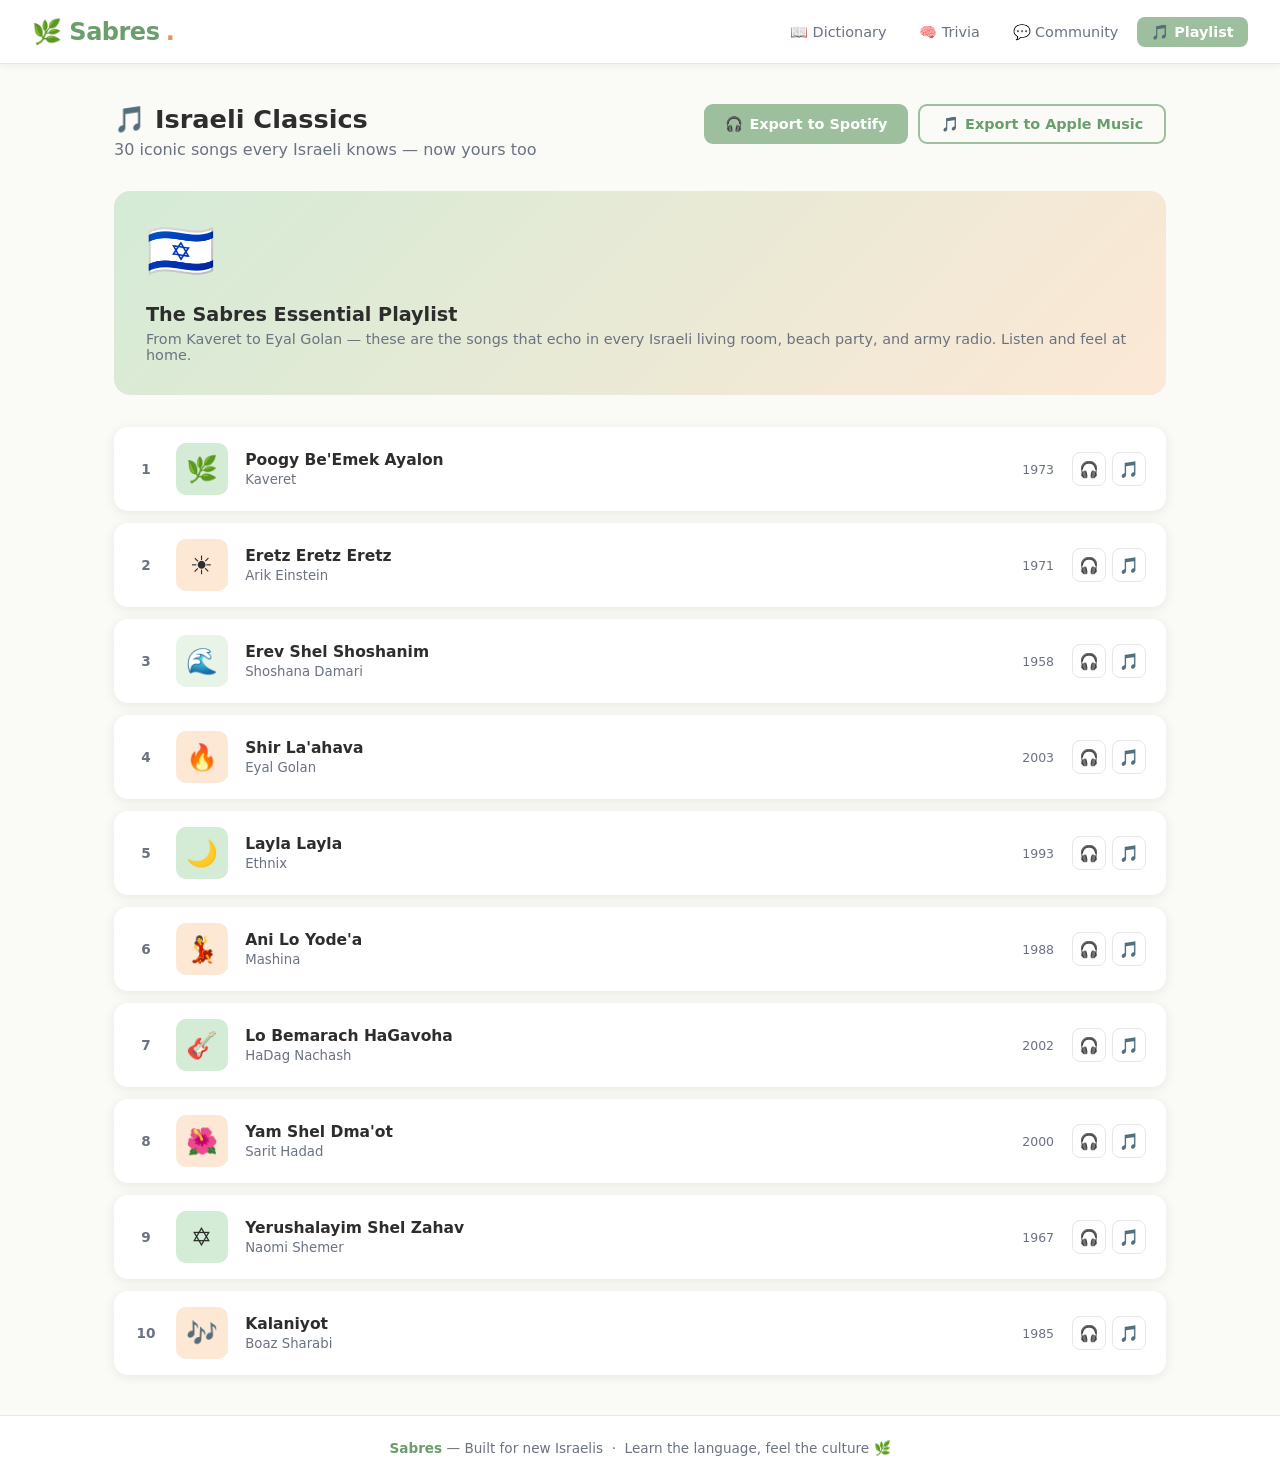
==== playlist.html @ 239ed811 "Initial commit: Sabres MVP — 5-screen Hebrew slang & culture prototype" ====
<!DOCTYPE html>
<html lang="en">
<head>
  <meta charset="UTF-8" />
  <meta name="viewport" content="width=device-width, initial-scale=1.0" />
  <title>Israeli Classics Playlist — Sabres</title>
  <link rel="stylesheet" href="style.css" />
  <style>
    .playlist-header {
      display: flex;
      align-items: flex-start;
      justify-content: space-between;
      flex-wrap: wrap;
      gap: 1rem;
      margin-bottom: 2rem;
    }
    .export-btns { display: flex; gap: .6rem; flex-wrap: wrap; }

    .song-card {
      display: flex;
      align-items: center;
      gap: 1.1rem;
      padding: 1rem 1.25rem;
    }
    .song-num {
      font-size: .85rem;
      font-weight: 700;
      color: var(--text-muted);
      min-width: 1.5rem;
      text-align: center;
    }
    .song-art {
      width: 52px;
      height: 52px;
      border-radius: 10px;
      display: flex;
      align-items: center;
      justify-content: center;
      font-size: 1.6rem;
      flex-shrink: 0;
    }
    .song-info { flex: 1; min-width: 0; }
    .song-title {
      font-weight: 700;
      font-size: .97rem;
      white-space: nowrap;
      overflow: hidden;
      text-overflow: ellipsis;
    }
    .song-artist {
      font-size: .83rem;
      color: var(--text-muted);
      margin-top: .15rem;
    }
    .song-year {
      font-size: .78rem;
      color: var(--text-muted);
      white-space: nowrap;
    }
    .song-links { display: flex; gap: .4rem; }
    .song-link-btn {
      width: 34px; height: 34px;
      border-radius: 8px;
      border: 1.5px solid var(--border);
      background: none;
      display: flex; align-items: center; justify-content: center;
      font-size: 1rem;
      color: var(--text-muted);
      transition: all .15s;
      text-decoration: none;
    }
    .song-link-btn:hover { border-color: var(--green); color: var(--green-dark); background: var(--green-light); }

    .song-list { display: flex; flex-direction: column; gap: .75rem; }

    .playlist-banner {
      background: linear-gradient(135deg, var(--green-light), #fde8d6);
      border-radius: 16px;
      padding: 2rem;
      margin-bottom: 2rem;
      display: flex;
      align-items: center;
      gap: 1.5rem;
      flex-wrap: wrap;
    }
    .banner-emoji { font-size: 3.5rem; line-height: 1; }
    .banner-text h2 { font-size: 1.2rem; font-weight: 800; margin-bottom: .3rem; }
    .banner-text p { font-size: .9rem; color: var(--text-muted); }
  </style>
</head>
<body>

<nav class="nav" role="navigation" aria-label="Main navigation">
  <a href="index.html" class="nav-logo">🌿 Sabres<span>.</span></a>
  <button class="nav-hamburger" aria-label="Open menu">☰</button>
  <ul class="nav-links" role="list">
    <li><a href="dictionary.html">📖 Dictionary</a></li>
    <li><a href="trivia.html">🧠 Trivia</a></li>
    <li><a href="community.html">💬 Community</a></li>
    <li><a href="playlist.html" class="active">🎵 Playlist</a></li>
  </ul>
</nav>

<main class="page">
  <div class="playlist-header">
    <div>
      <h1 class="section-title">🎵 Israeli Classics</h1>
      <p class="section-subtitle" style="margin-bottom:0">30 iconic songs every Israeli knows — now yours too</p>
    </div>
    <div class="export-btns">
      <button class="btn btn-green" onclick="exportPlaylist('spotify')">
        <span>🎧</span> Export to Spotify
      </button>
      <button class="btn btn-outline" onclick="exportPlaylist('apple')">
        <span>🎵</span> Export to Apple Music
      </button>
    </div>
  </div>

  <div class="playlist-banner">
    <div class="banner-emoji">🇮🇱</div>
    <div class="banner-text">
      <h2>The Sabres Essential Playlist</h2>
      <p>From Kaveret to Eyal Golan — these are the songs that echo in every Israeli living room, beach party, and army radio. Listen and feel at home.</p>
    </div>
  </div>

  <div class="song-list" role="list">

    <article class="card song-card" role="listitem">
      <span class="song-num">1</span>
      <div class="song-art" style="background:#d4ebd5">🌿</div>
      <div class="song-info">
        <div class="song-title">Poogy Be'Emek Ayalon</div>
        <div class="song-artist">Kaveret</div>
      </div>
      <span class="song-year">1973</span>
      <div class="song-links">
        <a href="https://open.spotify.com/search/Kaveret%20Poogy%20Be%27Emek%20Ayalon" target="_blank" rel="noopener" class="song-link-btn" aria-label="Listen on Spotify" title="Spotify">🎧</a>
        <a href="https://music.apple.com/search?term=Kaveret+Poogy" target="_blank" rel="noopener" class="song-link-btn" aria-label="Listen on Apple Music" title="Apple Music">🎵</a>
      </div>
    </article>

    <article class="card song-card" role="listitem">
      <span class="song-num">2</span>
      <div class="song-art" style="background:#fde8d6">☀️</div>
      <div class="song-info">
        <div class="song-title">Eretz Eretz Eretz</div>
        <div class="song-artist">Arik Einstein</div>
      </div>
      <span class="song-year">1971</span>
      <div class="song-links">
        <a href="https://open.spotify.com/search/Arik%20Einstein%20Eretz" target="_blank" rel="noopener" class="song-link-btn" aria-label="Listen on Spotify">🎧</a>
        <a href="https://music.apple.com/search?term=Arik+Einstein+Eretz" target="_blank" rel="noopener" class="song-link-btn" aria-label="Listen on Apple Music">🎵</a>
      </div>
    </article>

    <article class="card song-card" role="listitem">
      <span class="song-num">3</span>
      <div class="song-art" style="background:#e8f4e8">🌊</div>
      <div class="song-info">
        <div class="song-title">Erev Shel Shoshanim</div>
        <div class="song-artist">Shoshana Damari</div>
      </div>
      <span class="song-year">1958</span>
      <div class="song-links">
        <a href="https://open.spotify.com/search/Erev%20Shel%20Shoshanim" target="_blank" rel="noopener" class="song-link-btn" aria-label="Listen on Spotify">🎧</a>
        <a href="https://music.apple.com/search?term=Erev+Shel+Shoshanim" target="_blank" rel="noopener" class="song-link-btn" aria-label="Listen on Apple Music">🎵</a>
      </div>
    </article>

    <article class="card song-card" role="listitem">
      <span class="song-num">4</span>
      <div class="song-art" style="background:#fde8d6">🔥</div>
      <div class="song-info">
        <div class="song-title">Shir La'ahava</div>
        <div class="song-artist">Eyal Golan</div>
      </div>
      <span class="song-year">2003</span>
      <div class="song-links">
        <a href="https://open.spotify.com/search/Eyal%20Golan%20Shir%20La%27ahava" target="_blank" rel="noopener" class="song-link-btn" aria-label="Listen on Spotify">🎧</a>
        <a href="https://music.apple.com/search?term=Eyal+Golan+Shir+Laahava" target="_blank" rel="noopener" class="song-link-btn" aria-label="Listen on Apple Music">🎵</a>
      </div>
    </article>

    <article class="card song-card" role="listitem">
      <span class="song-num">5</span>
      <div class="song-art" style="background:#d4ebd5">🌙</div>
      <div class="song-info">
        <div class="song-title">Layla Layla</div>
        <div class="song-artist">Ethnix</div>
      </div>
      <span class="song-year">1993</span>
      <div class="song-links">
        <a href="https://open.spotify.com/search/Ethnix%20Layla" target="_blank" rel="noopener" class="song-link-btn" aria-label="Listen on Spotify">🎧</a>
        <a href="https://music.apple.com/search?term=Ethnix+Layla" target="_blank" rel="noopener" class="song-link-btn" aria-label="Listen on Apple Music">🎵</a>
      </div>
    </article>

    <article class="card song-card" role="listitem">
      <span class="song-num">6</span>
      <div class="song-art" style="background:#fde8d6">💃</div>
      <div class="song-info">
        <div class="song-title">Ani Lo Yode'a</div>
        <div class="song-artist">Mashina</div>
      </div>
      <span class="song-year">1988</span>
      <div class="song-links">
        <a href="https://open.spotify.com/search/Mashina%20Israeli" target="_blank" rel="noopener" class="song-link-btn" aria-label="Listen on Spotify">🎧</a>
        <a href="https://music.apple.com/search?term=Mashina+Israeli" target="_blank" rel="noopener" class="song-link-btn" aria-label="Listen on Apple Music">🎵</a>
      </div>
    </article>

    <article class="card song-card" role="listitem">
      <span class="song-num">7</span>
      <div class="song-art" style="background:#d4ebd5">🎸</div>
      <div class="song-info">
        <div class="song-title">Lo Bemarach HaGavoha</div>
        <div class="song-artist">HaDag Nachash</div>
      </div>
      <span class="song-year">2002</span>
      <div class="song-links">
        <a href="https://open.spotify.com/search/HaDag%20Nachash" target="_blank" rel="noopener" class="song-link-btn" aria-label="Listen on Spotify">🎧</a>
        <a href="https://music.apple.com/search?term=HaDag+Nachash" target="_blank" rel="noopener" class="song-link-btn" aria-label="Listen on Apple Music">🎵</a>
      </div>
    </article>

    <article class="card song-card" role="listitem">
      <span class="song-num">8</span>
      <div class="song-art" style="background:#fde8d6">🌺</div>
      <div class="song-info">
        <div class="song-title">Yam Shel Dma'ot</div>
        <div class="song-artist">Sarit Hadad</div>
      </div>
      <span class="song-year">2000</span>
      <div class="song-links">
        <a href="https://open.spotify.com/search/Sarit%20Hadad" target="_blank" rel="noopener" class="song-link-btn" aria-label="Listen on Spotify">🎧</a>
        <a href="https://music.apple.com/search?term=Sarit+Hadad" target="_blank" rel="noopener" class="song-link-btn" aria-label="Listen on Apple Music">🎵</a>
      </div>
    </article>

    <article class="card song-card" role="listitem">
      <span class="song-num">9</span>
      <div class="song-art" style="background:#d4ebd5">✡️</div>
      <div class="song-info">
        <div class="song-title">Yerushalayim Shel Zahav</div>
        <div class="song-artist">Naomi Shemer</div>
      </div>
      <span class="song-year">1967</span>
      <div class="song-links">
        <a href="https://open.spotify.com/search/Yerushalayim%20Shel%20Zahav" target="_blank" rel="noopener" class="song-link-btn" aria-label="Listen on Spotify">🎧</a>
        <a href="https://music.apple.com/search?term=Yerushalayim+Shel+Zahav" target="_blank" rel="noopener" class="song-link-btn" aria-label="Listen on Apple Music">🎵</a>
      </div>
    </article>

    <article class="card song-card" role="listitem">
      <span class="song-num">10</span>
      <div class="song-art" style="background:#fde8d6">🎶</div>
      <div class="song-info">
        <div class="song-title">Kalaniyot</div>
        <div class="song-artist">Boaz Sharabi</div>
      </div>
      <span class="song-year">1985</span>
      <div class="song-links">
        <a href="https://open.spotify.com/search/Boaz%20Sharabi%20Kalaniyot" target="_blank" rel="noopener" class="song-link-btn" aria-label="Listen on Spotify">🎧</a>
        <a href="https://music.apple.com/search?term=Boaz+Sharabi" target="_blank" rel="noopener" class="song-link-btn" aria-label="Listen on Apple Music">🎵</a>
      </div>
    </article>

  </div>
</main>

<footer>
  <strong>Sabres</strong> — Built for new Israelis &nbsp;·&nbsp; Learn the language, feel the culture 🌿
</footer>

<div id="toast"></div>
<script src="app.js"></script>
</body>
</html>
---- style.css ----
/* ── Design Tokens ─────────────────────────────────────────── */
:root {
  --green:       #9DBF9E;
  --green-dark:  #6a9e6c;
  --green-light: #d4ebd5;
  --orange:      #F4B78E;
  --orange-dark: #e8935a;
  --bg:          #FAFAF7;
  --surface:     #FFFFFF;
  --text:        #2D2D2D;
  --text-muted:  #6b7280;
  --border:      #e5e7eb;
  --radius:      14px;
  --shadow:      0 2px 12px rgba(0,0,0,.08);
  --shadow-hover:0 6px 24px rgba(0,0,0,.14);
  --font:        'Segoe UI', system-ui, -apple-system, sans-serif;
}

/* ── Reset ─────────────────────────────────────────────────── */
*, *::before, *::after { box-sizing: border-box; margin: 0; padding: 0; }
html { scroll-behavior: smooth; }
body {
  font-family: var(--font);
  background: var(--bg);
  color: var(--text);
  min-height: 100vh;
  display: flex;
  flex-direction: column;
}
a { color: inherit; text-decoration: none; }
img { max-width: 100%; }
button { cursor: pointer; font-family: var(--font); }

/* ── Nav ───────────────────────────────────────────────────── */
.nav {
  position: sticky;
  top: 0;
  z-index: 100;
  background: var(--surface);
  border-bottom: 1px solid var(--border);
  padding: 0 2rem;
  height: 64px;
  display: flex;
  align-items: center;
  justify-content: space-between;
  box-shadow: 0 1px 8px rgba(0,0,0,.06);
}
.nav-logo {
  font-size: 1.5rem;
  font-weight: 800;
  letter-spacing: -.5px;
  color: var(--green-dark);
  display: flex;
  align-items: center;
  gap: .4rem;
}
.nav-logo span { color: var(--orange-dark); }
.nav-links {
  display: flex;
  gap: .25rem;
  list-style: none;
}
.nav-links a {
  padding: .45rem .9rem;
  border-radius: 8px;
  font-size: .9rem;
  font-weight: 500;
  color: var(--text-muted);
  transition: background .18s, color .18s;
}
.nav-links a:hover { background: var(--green-light); color: var(--green-dark); }
.nav-links a.active {
  background: var(--green);
  color: #fff;
  font-weight: 600;
}
.nav-hamburger {
  display: none;
  background: none;
  border: none;
  font-size: 1.5rem;
  color: var(--text);
}

/* ── Footer ────────────────────────────────────────────────── */
footer {
  margin-top: auto;
  background: var(--surface);
  border-top: 1px solid var(--border);
  text-align: center;
  padding: 1.5rem 1rem;
  color: var(--text-muted);
  font-size: .85rem;
}
footer strong { color: var(--green-dark); }

/* ── Page wrapper ──────────────────────────────────────────── */
.page { max-width: 1100px; margin: 0 auto; padding: 2.5rem 1.5rem; flex: 1; }

/* ── Shared card ───────────────────────────────────────────── */
.card {
  background: var(--surface);
  border-radius: var(--radius);
  box-shadow: var(--shadow);
  padding: 1.5rem;
  transition: transform .2s, box-shadow .2s;
}
.card:hover { transform: translateY(-3px); box-shadow: var(--shadow-hover); }

/* ── Button styles ─────────────────────────────────────────── */
.btn {
  display: inline-flex;
  align-items: center;
  gap: .4rem;
  padding: .6rem 1.3rem;
  border-radius: 9px;
  font-size: .9rem;
  font-weight: 600;
  border: none;
  transition: background .18s, transform .12s;
}
.btn:active { transform: scale(.97); }
.btn-green  { background: var(--green); color: #fff; }
.btn-green:hover  { background: var(--green-dark); }
.btn-orange { background: var(--orange); color: #fff; }
.btn-orange:hover { background: var(--orange-dark); }
.btn-outline {
  background: transparent;
  border: 2px solid var(--green);
  color: var(--green-dark);
}
.btn-outline:hover { background: var(--green-light); }

/* ── Tag / badge ───────────────────────────────────────────── */
.tag {
  display: inline-block;
  padding: .2rem .65rem;
  border-radius: 99px;
  font-size: .75rem;
  font-weight: 600;
  background: var(--green-light);
  color: var(--green-dark);
}
.tag-orange { background: #fde8d6; color: var(--orange-dark); }

/* ── Toast ─────────────────────────────────────────────────── */
#toast {
  position: fixed;
  bottom: 1.5rem;
  left: 50%;
  transform: translateX(-50%) translateY(80px);
  background: var(--text);
  color: #fff;
  padding: .75rem 1.5rem;
  border-radius: 9px;
  font-size: .9rem;
  font-weight: 500;
  z-index: 999;
  opacity: 0;
  transition: opacity .25s, transform .25s;
  pointer-events: none;
  white-space: nowrap;
}
#toast.show {
  opacity: 1;
  transform: translateX(-50%) translateY(0);
}

/* ── Modal ─────────────────────────────────────────────────── */
.modal-overlay {
  display: none;
  position: fixed; inset: 0;
  background: rgba(0,0,0,.4);
  z-index: 200;
  align-items: center;
  justify-content: center;
}
.modal-overlay.open { display: flex; }
.modal {
  background: var(--surface);
  border-radius: var(--radius);
  padding: 2rem;
  width: min(480px, 92vw);
  box-shadow: 0 16px 48px rgba(0,0,0,.18);
  position: relative;
}
.modal h2 { margin-bottom: 1rem; font-size: 1.2rem; }
.modal-close {
  position: absolute; top: 1rem; right: 1rem;
  background: none; border: none; font-size: 1.3rem; color: var(--text-muted);
}
.modal-close:hover { color: var(--text); }
.form-group { margin-bottom: 1rem; }
.form-group label { display: block; font-size: .85rem; font-weight: 600; margin-bottom: .35rem; }
.form-group input,
.form-group textarea,
.form-group select {
  width: 100%;
  padding: .6rem .85rem;
  border: 1.5px solid var(--border);
  border-radius: 8px;
  font-size: .95rem;
  font-family: var(--font);
  background: var(--bg);
  color: var(--text);
  transition: border-color .15s;
}
.form-group input:focus,
.form-group textarea:focus,
.form-group select:focus {
  outline: none;
  border-color: var(--green);
}
.form-group textarea { resize: vertical; min-height: 90px; }

/* ── Section heading ───────────────────────────────────────── */
.section-title {
  font-size: 1.6rem;
  font-weight: 800;
  margin-bottom: .4rem;
}
.section-subtitle {
  color: var(--text-muted);
  margin-bottom: 2rem;
  font-size: 1rem;
}

/* ── Grid ──────────────────────────────────────────────────── */
.grid-2 { display: grid; grid-template-columns: repeat(auto-fill, minmax(260px,1fr)); gap: 1.25rem; }
.grid-3 { display: grid; grid-template-columns: repeat(auto-fill, minmax(200px,1fr)); gap: 1.25rem; }

/* ── Search bar ────────────────────────────────────────────── */
.search-wrap {
  position: relative;
  margin-bottom: 2rem;
  max-width: 480px;
}
.search-wrap input {
  width: 100%;
  padding: .75rem 1rem .75rem 2.8rem;
  border: 1.5px solid var(--border);
  border-radius: 10px;
  font-size: 1rem;
  background: var(--surface);
  transition: border-color .15s, box-shadow .15s;
}
.search-wrap input:focus {
  outline: none;
  border-color: var(--green);
  box-shadow: 0 0 0 3px var(--green-light);
}
.search-icon {
  position: absolute;
  left: .85rem; top: 50%;
  transform: translateY(-50%);
  color: var(--text-muted);
  font-size: 1rem;
  pointer-events: none;
}

/* ── Responsive ────────────────────────────────────────────── */
@media (max-width: 640px) {
  .nav-links { display: none; flex-direction: column; position: absolute; top: 64px; left: 0; right: 0; background: var(--surface); padding: 1rem; border-bottom: 1px solid var(--border); gap: .5rem; }
  .nav-links.open { display: flex; }
  .nav-hamburger { display: block; }
  .nav { padding: 0 1rem; }
  .page { padding: 1.5rem 1rem; }
}
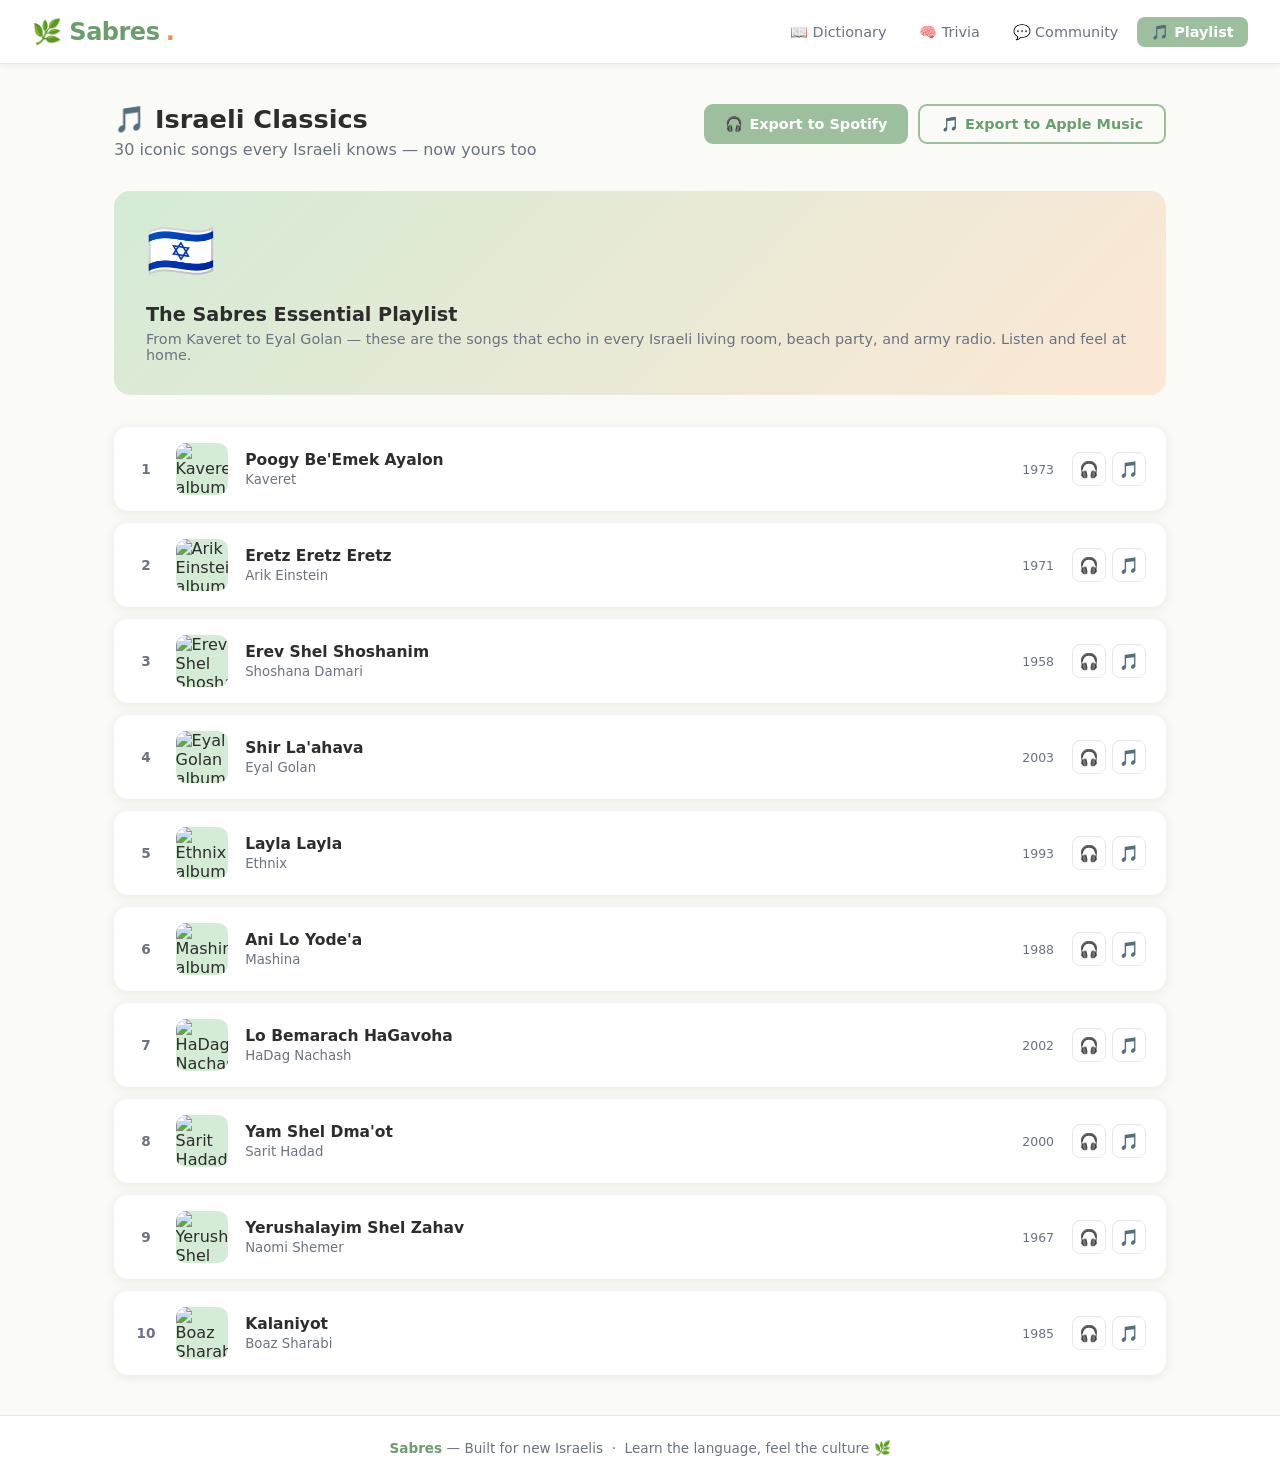
==== commit 2a276439: "Add real album art and scenario-based trivia questions" ====
--- a/playlist.html
+++ b/playlist.html
@@ -33,11 +33,15 @@
       width: 52px;
       height: 52px;
       border-radius: 10px;
-      display: flex;
-      align-items: center;
-      justify-content: center;
-      font-size: 1.6rem;
+      overflow: hidden;
       flex-shrink: 0;
+      background: var(--green-light);
+    }
+    .song-art img {
+      width: 100%;
+      height: 100%;
+      object-fit: cover;
+      display: block;
     }
     .song-info { flex: 1; min-width: 0; }
     .song-title {
@@ -129,7 +133,7 @@
 
     <article class="card song-card" role="listitem">
       <span class="song-num">1</span>
-      <div class="song-art" style="background:#d4ebd5">🌿</div>
+      <div class="song-art"><img src="https://is1-ssl.mzstatic.com/image/thumb/Music/v4/43/fd/b4/43fdb4b9-ff2b-6c92-dceb-83cb8284fb01/Kaveret-Cover_cd.jpg/300x300bb.jpg" alt="Kaveret album art" /></div>
       <div class="song-info">
         <div class="song-title">Poogy Be'Emek Ayalon</div>
         <div class="song-artist">Kaveret</div>
@@ -143,7 +147,7 @@
 
     <article class="card song-card" role="listitem">
       <span class="song-num">2</span>
-      <div class="song-art" style="background:#fde8d6">☀️</div>
+      <div class="song-art"><img src="https://is1-ssl.mzstatic.com/image/thumb/Music124/v4/87/75/ba/8775ba5c-d219-cbac-af01-4298089bba41/cover.jpg/300x300bb.jpg" alt="Arik Einstein album art" /></div>
       <div class="song-info">
         <div class="song-title">Eretz Eretz Eretz</div>
         <div class="song-artist">Arik Einstein</div>
@@ -157,7 +161,7 @@
 
     <article class="card song-card" role="listitem">
       <span class="song-num">3</span>
-      <div class="song-art" style="background:#e8f4e8">🌊</div>
+      <div class="song-art"><img src="https://is1-ssl.mzstatic.com/image/thumb/Music/v4/5c/ae/e2/5caee243-45c2-e0d8-a373-17af47f2fdb3/HaDudaim_-_maaraz.jpg/300x300bb.jpg" alt="Erev Shel Shoshanim album art" /></div>
       <div class="song-info">
         <div class="song-title">Erev Shel Shoshanim</div>
         <div class="song-artist">Shoshana Damari</div>
@@ -171,7 +175,7 @@
 
     <article class="card song-card" role="listitem">
       <span class="song-num">4</span>
-      <div class="song-art" style="background:#fde8d6">🔥</div>
+      <div class="song-art"><img src="https://is1-ssl.mzstatic.com/image/thumb/Music114/v4/ab/e1/84/abe1845a-0daa-2931-c0de-1288f1e25ce4/Rakhok_Mchan.jpg/300x300bb.jpg" alt="Eyal Golan album art" /></div>
       <div class="song-info">
         <div class="song-title">Shir La'ahava</div>
         <div class="song-artist">Eyal Golan</div>
@@ -185,7 +189,7 @@
 
     <article class="card song-card" role="listitem">
       <span class="song-num">5</span>
-      <div class="song-art" style="background:#d4ebd5">🌙</div>
+      <div class="song-art"><img src="https://is1-ssl.mzstatic.com/image/thumb/Music126/v4/62/e9/52/62e9524e-c77e-6ee7-6608-f69c5f756720/5059812059893.jpg/300x300bb.jpg" alt="Ethnix album art" /></div>
       <div class="song-info">
         <div class="song-title">Layla Layla</div>
         <div class="song-artist">Ethnix</div>
@@ -199,7 +203,7 @@
 
     <article class="card song-card" role="listitem">
       <span class="song-num">6</span>
-      <div class="song-art" style="background:#fde8d6">💃</div>
+      <div class="song-art"><img src="https://is1-ssl.mzstatic.com/image/thumb/Music114/v4/ed/dc/58/eddc5893-e624-6234-b155-956ea688ce2b/asset.jpg/300x300bb.jpg" alt="Mashina album art" /></div>
       <div class="song-info">
         <div class="song-title">Ani Lo Yode'a</div>
         <div class="song-artist">Mashina</div>
@@ -213,7 +217,7 @@
 
     <article class="card song-card" role="listitem">
       <span class="song-num">7</span>
-      <div class="song-art" style="background:#d4ebd5">🎸</div>
+      <div class="song-art"><img src="https://is1-ssl.mzstatic.com/image/thumb/Music127/v4/0c/67/2c/0c672ca2-1800-0ea7-7aa6-7967a05b6038/829410869171.jpg/300x300bb.jpg" alt="HaDag Nachash album art" /></div>
       <div class="song-info">
         <div class="song-title">Lo Bemarach HaGavoha</div>
         <div class="song-artist">HaDag Nachash</div>
@@ -227,7 +231,7 @@
 
     <article class="card song-card" role="listitem">
       <span class="song-num">8</span>
-      <div class="song-art" style="background:#fde8d6">🌺</div>
+      <div class="song-art"><img src="https://is1-ssl.mzstatic.com/image/thumb/Music221/v4/b7/7d/c9/b77dc92f-4767-bab2-33c0-71eda44b4187/7290010321001.png/300x300bb.jpg" alt="Sarit Hadad album art" /></div>
       <div class="song-info">
         <div class="song-title">Yam Shel Dma'ot</div>
         <div class="song-artist">Sarit Hadad</div>
@@ -241,7 +245,7 @@
 
     <article class="card song-card" role="listitem">
       <span class="song-num">9</span>
-      <div class="song-art" style="background:#d4ebd5">✡️</div>
+      <div class="song-art"><img src="https://is1-ssl.mzstatic.com/image/thumb/Music122/v4/80/97/87/80978730-6fb3-848c-365b-81a0a8eceba8/cover.jpg/300x300bb.jpg" alt="Yerushalayim Shel Zahav album art" /></div>
       <div class="song-info">
         <div class="song-title">Yerushalayim Shel Zahav</div>
         <div class="song-artist">Naomi Shemer</div>
@@ -255,7 +259,7 @@
 
     <article class="card song-card" role="listitem">
       <span class="song-num">10</span>
-      <div class="song-art" style="background:#fde8d6">🎶</div>
+      <div class="song-art"><img src="https://is1-ssl.mzstatic.com/image/thumb/Music126/v4/42/60/79/426079f4-2627-e474-1760-40256589caea/7293372513022.png/300x300bb.jpg" alt="Boaz Sharabi album art" /></div>
       <div class="song-info">
         <div class="song-title">Kalaniyot</div>
         <div class="song-artist">Boaz Sharabi</div>
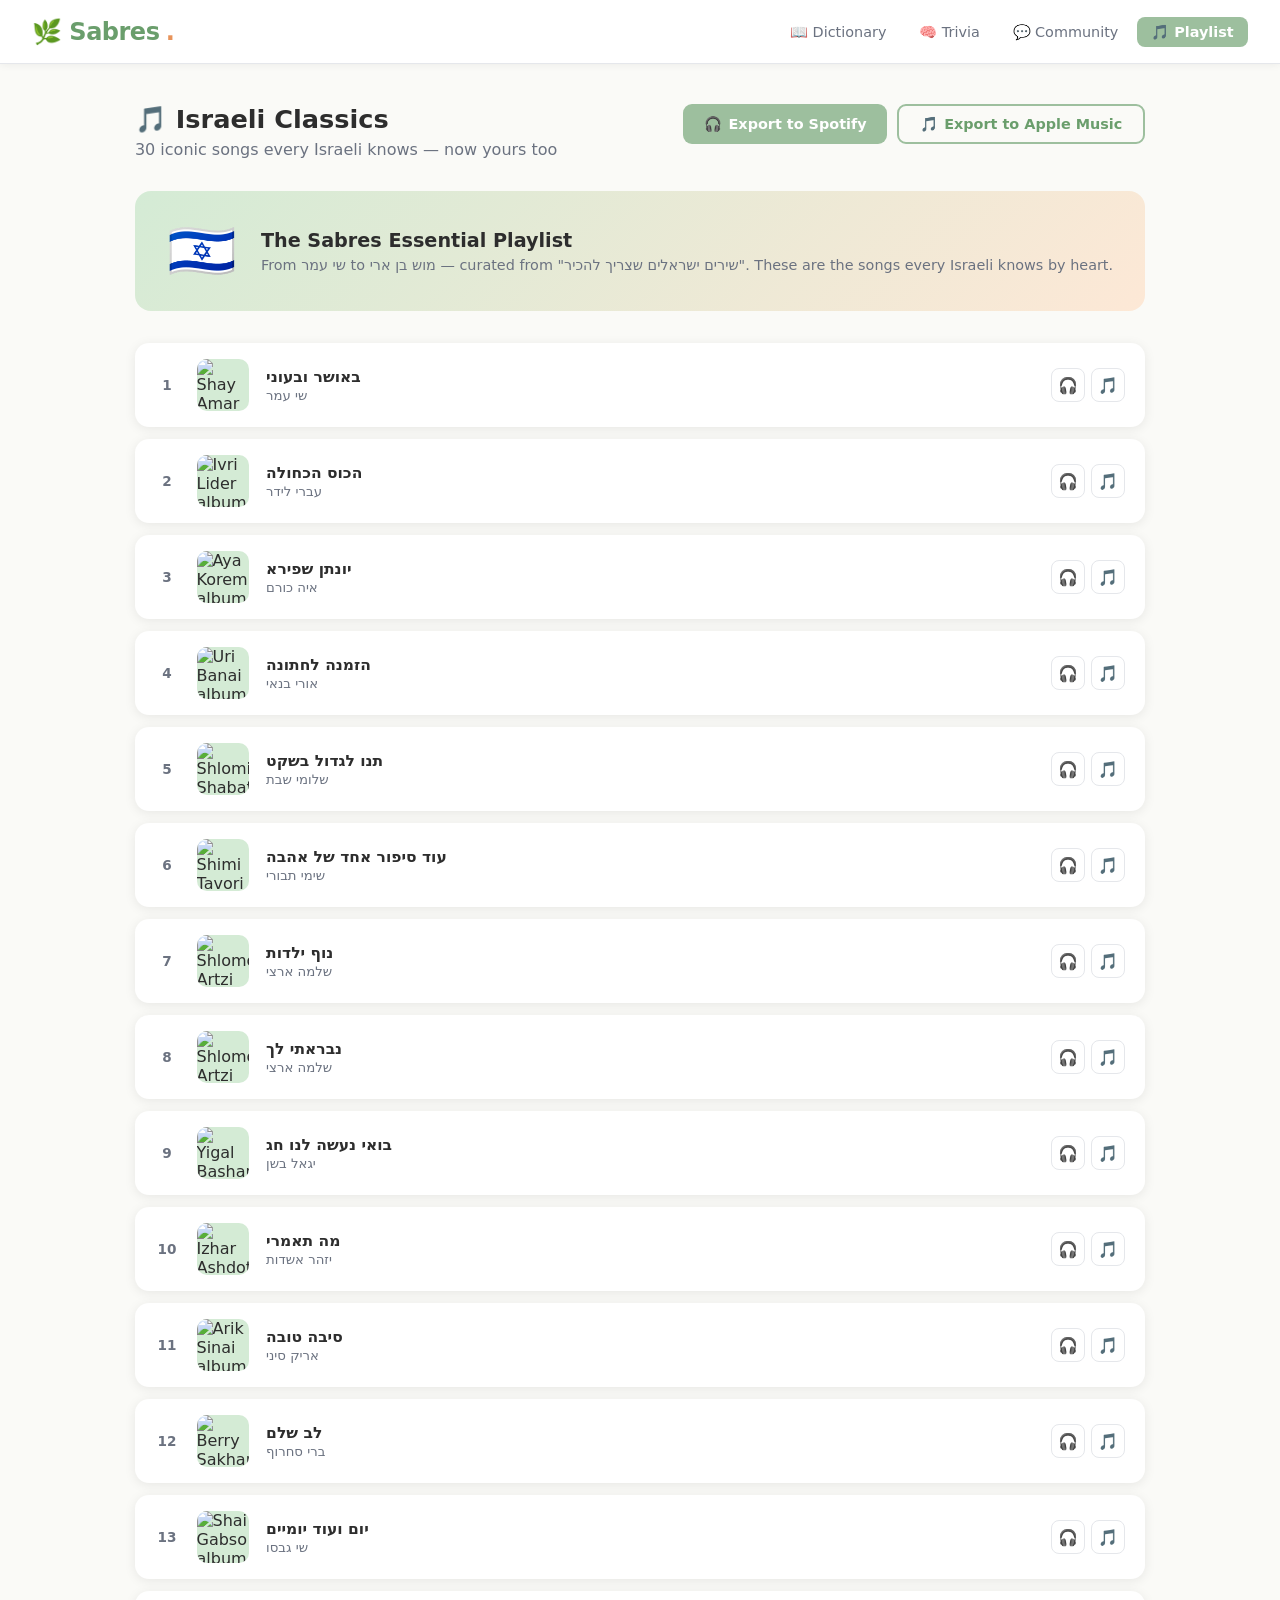
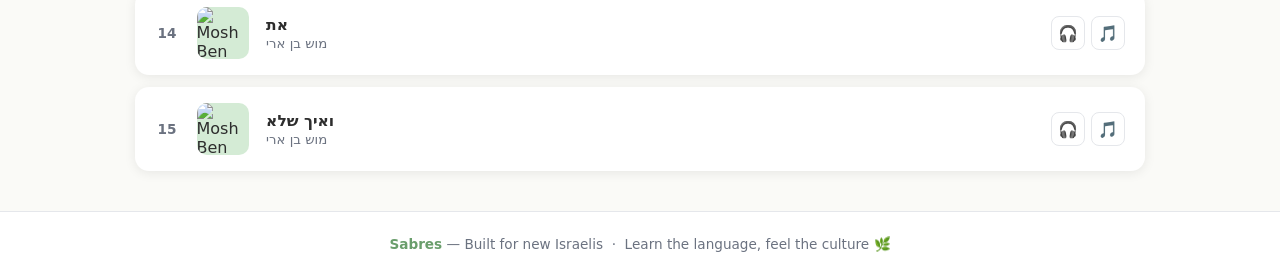
==== commit 9729ccdf: "Replace playlist with 15 songs from Spotify playlist, real album art" ====
--- a/playlist.html
+++ b/playlist.html
@@ -125,7 +125,7 @@
     <div class="banner-emoji">🇮🇱</div>
     <div class="banner-text">
       <h2>The Sabres Essential Playlist</h2>
-      <p>From Kaveret to Eyal Golan — these are the songs that echo in every Israeli living room, beach party, and army radio. Listen and feel at home.</p>
+      <p>From שי עמר to מוש בן ארי — curated from "שירים ישראלים שצריך להכיר". These are the songs every Israeli knows by heart.</p>
     </div>
   </div>
 
@@ -133,141 +133,196 @@
 
     <article class="card song-card" role="listitem">
       <span class="song-num">1</span>
-      <div class="song-art"><img src="https://is1-ssl.mzstatic.com/image/thumb/Music/v4/43/fd/b4/43fdb4b9-ff2b-6c92-dceb-83cb8284fb01/Kaveret-Cover_cd.jpg/300x300bb.jpg" alt="Kaveret album art" /></div>
-      <div class="song-info">
-        <div class="song-title">Poogy Be'Emek Ayalon</div>
-        <div class="song-artist">Kaveret</div>
-      </div>
-      <span class="song-year">1973</span>
-      <div class="song-links">
-        <a href="https://open.spotify.com/search/Kaveret%20Poogy%20Be%27Emek%20Ayalon" target="_blank" rel="noopener" class="song-link-btn" aria-label="Listen on Spotify" title="Spotify">🎧</a>
-        <a href="https://music.apple.com/search?term=Kaveret+Poogy" target="_blank" rel="noopener" class="song-link-btn" aria-label="Listen on Apple Music" title="Apple Music">🎵</a>
+      <div class="song-art"><img src="https://is1-ssl.mzstatic.com/image/thumb/Music117/v4/c3/9e/9d/c39e9d8b-c42f-4c96-8a7f-6059fda529f1/887845850386.jpg/300x300bb.jpg" alt="Shay Amar album art" /></div>
+      <div class="song-info">
+        <div class="song-title">באושר ובעוני</div>
+        <div class="song-artist">שי עמר</div>
+      </div>
+      <div class="song-links">
+        <a href="https://open.spotify.com/search/%D7%91%D7%90%D7%95%D7%A9%D7%A8%20%D7%95%D7%91%D7%A2%D7%95%D7%A0%D7%99%20%D7%A9%D7%99%20%D7%A2%D7%9E%D7%A8" target="_blank" rel="noopener" class="song-link-btn" aria-label="Listen on Spotify">🎧</a>
+        <a href="https://music.apple.com/search?term=Shay+Amar+Baosher" target="_blank" rel="noopener" class="song-link-btn" aria-label="Listen on Apple Music">🎵</a>
       </div>
     </article>
 
     <article class="card song-card" role="listitem">
       <span class="song-num">2</span>
-      <div class="song-art"><img src="https://is1-ssl.mzstatic.com/image/thumb/Music124/v4/87/75/ba/8775ba5c-d219-cbac-af01-4298089bba41/cover.jpg/300x300bb.jpg" alt="Arik Einstein album art" /></div>
-      <div class="song-info">
-        <div class="song-title">Eretz Eretz Eretz</div>
-        <div class="song-artist">Arik Einstein</div>
-      </div>
-      <span class="song-year">1971</span>
-      <div class="song-links">
-        <a href="https://open.spotify.com/search/Arik%20Einstein%20Eretz" target="_blank" rel="noopener" class="song-link-btn" aria-label="Listen on Spotify">🎧</a>
-        <a href="https://music.apple.com/search?term=Arik+Einstein+Eretz" target="_blank" rel="noopener" class="song-link-btn" aria-label="Listen on Apple Music">🎵</a>
+      <div class="song-art"><img src="https://is1-ssl.mzstatic.com/image/thumb/Music114/v4/a7/0e/a3/a70ea37d-3c00-70f3-7d9d-9dbed0d90ccc/ivri_lider_middle_east_3000x3000.jpg/300x300bb.jpg" alt="Ivri Lider album art" /></div>
+      <div class="song-info">
+        <div class="song-title">הכוס הכחולה</div>
+        <div class="song-artist">עברי לידר</div>
+      </div>
+      <div class="song-links">
+        <a href="https://open.spotify.com/search/%D7%94%D7%9B%D7%95%D7%A1%20%D7%94%D7%9B%D7%97%D7%95%D7%9C%D7%94%20%D7%A2%D7%91%D7%A8%D7%99%20%D7%9C%D7%99%D7%93%D7%A8" target="_blank" rel="noopener" class="song-link-btn" aria-label="Listen on Spotify">🎧</a>
+        <a href="https://music.apple.com/search?term=Ivri+Lider" target="_blank" rel="noopener" class="song-link-btn" aria-label="Listen on Apple Music">🎵</a>
       </div>
     </article>
 
     <article class="card song-card" role="listitem">
       <span class="song-num">3</span>
-      <div class="song-art"><img src="https://is1-ssl.mzstatic.com/image/thumb/Music/v4/5c/ae/e2/5caee243-45c2-e0d8-a373-17af47f2fdb3/HaDudaim_-_maaraz.jpg/300x300bb.jpg" alt="Erev Shel Shoshanim album art" /></div>
-      <div class="song-info">
-        <div class="song-title">Erev Shel Shoshanim</div>
-        <div class="song-artist">Shoshana Damari</div>
-      </div>
-      <span class="song-year">1958</span>
-      <div class="song-links">
-        <a href="https://open.spotify.com/search/Erev%20Shel%20Shoshanim" target="_blank" rel="noopener" class="song-link-btn" aria-label="Listen on Spotify">🎧</a>
-        <a href="https://music.apple.com/search?term=Erev+Shel+Shoshanim" target="_blank" rel="noopener" class="song-link-btn" aria-label="Listen on Apple Music">🎵</a>
+      <div class="song-art"><img src="https://is1-ssl.mzstatic.com/image/thumb/Music127/v4/ce/df/1f/cedf1f51-1a11-2f61-2161-1d14ffa17f94/888002050809.jpg/300x300bb.jpg" alt="Aya Korem album art" /></div>
+      <div class="song-info">
+        <div class="song-title">יונתן שפירא</div>
+        <div class="song-artist">איה כורם</div>
+      </div>
+      <div class="song-links">
+        <a href="https://open.spotify.com/search/%D7%99%D7%95%D7%A0%D7%AA%D7%9F%20%D7%A9%D7%A4%D7%99%D7%A8%D7%90%20%D7%90%D7%99%D7%94%20%D7%9B%D7%95%D7%A8%D7%9D" target="_blank" rel="noopener" class="song-link-btn" aria-label="Listen on Spotify">🎧</a>
+        <a href="https://music.apple.com/search?term=Aya+Korem" target="_blank" rel="noopener" class="song-link-btn" aria-label="Listen on Apple Music">🎵</a>
       </div>
     </article>
 
     <article class="card song-card" role="listitem">
       <span class="song-num">4</span>
-      <div class="song-art"><img src="https://is1-ssl.mzstatic.com/image/thumb/Music114/v4/ab/e1/84/abe1845a-0daa-2931-c0de-1288f1e25ce4/Rakhok_Mchan.jpg/300x300bb.jpg" alt="Eyal Golan album art" /></div>
-      <div class="song-info">
-        <div class="song-title">Shir La'ahava</div>
-        <div class="song-artist">Eyal Golan</div>
-      </div>
-      <span class="song-year">2003</span>
-      <div class="song-links">
-        <a href="https://open.spotify.com/search/Eyal%20Golan%20Shir%20La%27ahava" target="_blank" rel="noopener" class="song-link-btn" aria-label="Listen on Spotify">🎧</a>
-        <a href="https://music.apple.com/search?term=Eyal+Golan+Shir+Laahava" target="_blank" rel="noopener" class="song-link-btn" aria-label="Listen on Apple Music">🎵</a>
+      <div class="song-art"><img src="https://is1-ssl.mzstatic.com/image/thumb/Music6/v4/83/41/c0/8341c036-27f4-7a64-52ea-c608051e6ca6/Uri_Banay_-_Parparim.jpg/300x300bb.jpg" alt="Uri Banai album art" /></div>
+      <div class="song-info">
+        <div class="song-title">הזמנה לחתונה</div>
+        <div class="song-artist">אורי בנאי</div>
+      </div>
+      <div class="song-links">
+        <a href="https://open.spotify.com/search/%D7%94%D7%96%D7%9E%D7%A0%D7%94%20%D7%9C%D7%97%D7%AA%D7%95%D7%A0%D7%94%20%D7%90%D7%95%D7%A8%D7%99%20%D7%91%D7%A0%D7%90%D7%99" target="_blank" rel="noopener" class="song-link-btn" aria-label="Listen on Spotify">🎧</a>
+        <a href="https://music.apple.com/search?term=Uri+Banai+Hazmana" target="_blank" rel="noopener" class="song-link-btn" aria-label="Listen on Apple Music">🎵</a>
       </div>
     </article>
 
     <article class="card song-card" role="listitem">
       <span class="song-num">5</span>
-      <div class="song-art"><img src="https://is1-ssl.mzstatic.com/image/thumb/Music126/v4/62/e9/52/62e9524e-c77e-6ee7-6608-f69c5f756720/5059812059893.jpg/300x300bb.jpg" alt="Ethnix album art" /></div>
-      <div class="song-info">
-        <div class="song-title">Layla Layla</div>
-        <div class="song-artist">Ethnix</div>
-      </div>
-      <span class="song-year">1993</span>
-      <div class="song-links">
-        <a href="https://open.spotify.com/search/Ethnix%20Layla" target="_blank" rel="noopener" class="song-link-btn" aria-label="Listen on Spotify">🎧</a>
-        <a href="https://music.apple.com/search?term=Ethnix+Layla" target="_blank" rel="noopener" class="song-link-btn" aria-label="Listen on Apple Music">🎵</a>
+      <div class="song-art"><img src="https://is1-ssl.mzstatic.com/image/thumb/Music127/v4/d1/d0/64/d1d064b8-b61f-5851-7114-ac8bbe535c90/asset.jpg/300x300bb.jpg" alt="Shlomi Shabat album art" /></div>
+      <div class="song-info">
+        <div class="song-title">תנו לגדול בשקט</div>
+        <div class="song-artist">שלומי שבת</div>
+      </div>
+      <div class="song-links">
+        <a href="https://open.spotify.com/search/%D7%AA%D7%A0%D7%95%20%D7%9C%D7%92%D7%93%D7%95%D7%9C%20%D7%91%D7%A9%D7%A7%D7%98%20%D7%A9%D7%9C%D7%95%D7%9E%D7%99%20%D7%A9%D7%91%D7%AA" target="_blank" rel="noopener" class="song-link-btn" aria-label="Listen on Spotify">🎧</a>
+        <a href="https://music.apple.com/search?term=Shlomi+Shabat+Tnu+Ligdol" target="_blank" rel="noopener" class="song-link-btn" aria-label="Listen on Apple Music">🎵</a>
       </div>
     </article>
 
     <article class="card song-card" role="listitem">
       <span class="song-num">6</span>
-      <div class="song-art"><img src="https://is1-ssl.mzstatic.com/image/thumb/Music114/v4/ed/dc/58/eddc5893-e624-6234-b155-956ea688ce2b/asset.jpg/300x300bb.jpg" alt="Mashina album art" /></div>
-      <div class="song-info">
-        <div class="song-title">Ani Lo Yode'a</div>
-        <div class="song-artist">Mashina</div>
-      </div>
-      <span class="song-year">1988</span>
-      <div class="song-links">
-        <a href="https://open.spotify.com/search/Mashina%20Israeli" target="_blank" rel="noopener" class="song-link-btn" aria-label="Listen on Spotify">🎧</a>
-        <a href="https://music.apple.com/search?term=Mashina+Israeli" target="_blank" rel="noopener" class="song-link-btn" aria-label="Listen on Apple Music">🎵</a>
+      <div class="song-art"><img src="https://is1-ssl.mzstatic.com/image/thumb/Music124/v4/56/5a/d6/565ad686-dbfe-9bd9-c17a-3790f03992f8/888831113768.jpg/300x300bb.jpg" alt="Shimi Tavori album art" /></div>
+      <div class="song-info">
+        <div class="song-title">עוד סיפור אחד של אהבה</div>
+        <div class="song-artist">שימי תבורי</div>
+      </div>
+      <div class="song-links">
+        <a href="https://open.spotify.com/search/%D7%A2%D7%95%D7%93%20%D7%A1%D7%99%D7%A4%D7%95%D7%A8%20%D7%90%D7%97%D7%93%20%D7%A9%D7%9C%20%D7%90%D7%94%D7%91%D7%94%20%D7%A9%D7%99%D7%9E%D7%99%20%D7%AA%D7%91%D7%95%D7%A8%D7%99" target="_blank" rel="noopener" class="song-link-btn" aria-label="Listen on Spotify">🎧</a>
+        <a href="https://music.apple.com/search?term=Shimi+Tavori+Od+Sipur" target="_blank" rel="noopener" class="song-link-btn" aria-label="Listen on Apple Music">🎵</a>
       </div>
     </article>
 
     <article class="card song-card" role="listitem">
       <span class="song-num">7</span>
-      <div class="song-art"><img src="https://is1-ssl.mzstatic.com/image/thumb/Music127/v4/0c/67/2c/0c672ca2-1800-0ea7-7aa6-7967a05b6038/829410869171.jpg/300x300bb.jpg" alt="HaDag Nachash album art" /></div>
-      <div class="song-info">
-        <div class="song-title">Lo Bemarach HaGavoha</div>
-        <div class="song-artist">HaDag Nachash</div>
-      </div>
-      <span class="song-year">2002</span>
-      <div class="song-links">
-        <a href="https://open.spotify.com/search/HaDag%20Nachash" target="_blank" rel="noopener" class="song-link-btn" aria-label="Listen on Spotify">🎧</a>
-        <a href="https://music.apple.com/search?term=HaDag+Nachash" target="_blank" rel="noopener" class="song-link-btn" aria-label="Listen on Apple Music">🎵</a>
+      <div class="song-art"><img src="https://is1-ssl.mzstatic.com/image/thumb/Music126/v4/1f/94/07/1f9407c0-6c43-84dc-0b83-e7f16f07c1d0/7293372549427.png/300x300bb.jpg" alt="Shlomo Artzi album art" /></div>
+      <div class="song-info">
+        <div class="song-title">נוף ילדות</div>
+        <div class="song-artist">שלמה ארצי</div>
+      </div>
+      <div class="song-links">
+        <a href="https://open.spotify.com/search/%D7%A0%D7%95%D7%A3%20%D7%99%D7%9C%D7%93%D7%95%D7%AA%20%D7%A9%D7%9C%D7%9E%D7%94%20%D7%90%D7%A8%D7%A6%D7%99" target="_blank" rel="noopener" class="song-link-btn" aria-label="Listen on Spotify">🎧</a>
+        <a href="https://music.apple.com/search?term=Shlomo+Artzi+Nof+Yaldut" target="_blank" rel="noopener" class="song-link-btn" aria-label="Listen on Apple Music">🎵</a>
       </div>
     </article>
 
     <article class="card song-card" role="listitem">
       <span class="song-num">8</span>
-      <div class="song-art"><img src="https://is1-ssl.mzstatic.com/image/thumb/Music221/v4/b7/7d/c9/b77dc92f-4767-bab2-33c0-71eda44b4187/7290010321001.png/300x300bb.jpg" alt="Sarit Hadad album art" /></div>
-      <div class="song-info">
-        <div class="song-title">Yam Shel Dma'ot</div>
-        <div class="song-artist">Sarit Hadad</div>
-      </div>
-      <span class="song-year">2000</span>
-      <div class="song-links">
-        <a href="https://open.spotify.com/search/Sarit%20Hadad" target="_blank" rel="noopener" class="song-link-btn" aria-label="Listen on Spotify">🎧</a>
-        <a href="https://music.apple.com/search?term=Sarit+Hadad" target="_blank" rel="noopener" class="song-link-btn" aria-label="Listen on Apple Music">🎵</a>
+      <div class="song-art"><img src="https://is1-ssl.mzstatic.com/image/thumb/Music126/v4/1f/94/07/1f9407c0-6c43-84dc-0b83-e7f16f07c1d0/7293372549427.png/300x300bb.jpg" alt="Shlomo Artzi album art" /></div>
+      <div class="song-info">
+        <div class="song-title">נבראתי לך</div>
+        <div class="song-artist">שלמה ארצי</div>
+      </div>
+      <div class="song-links">
+        <a href="https://open.spotify.com/search/%D7%A0%D7%91%D7%A8%D7%90%D7%AA%D7%99%20%D7%9C%D7%9A%20%D7%A9%D7%9C%D7%9E%D7%94%20%D7%90%D7%A8%D7%A6%D7%99" target="_blank" rel="noopener" class="song-link-btn" aria-label="Listen on Spotify">🎧</a>
+        <a href="https://music.apple.com/search?term=Shlomo+Artzi+Nivreti" target="_blank" rel="noopener" class="song-link-btn" aria-label="Listen on Apple Music">🎵</a>
       </div>
     </article>
 
     <article class="card song-card" role="listitem">
       <span class="song-num">9</span>
-      <div class="song-art"><img src="https://is1-ssl.mzstatic.com/image/thumb/Music122/v4/80/97/87/80978730-6fb3-848c-365b-81a0a8eceba8/cover.jpg/300x300bb.jpg" alt="Yerushalayim Shel Zahav album art" /></div>
-      <div class="song-info">
-        <div class="song-title">Yerushalayim Shel Zahav</div>
-        <div class="song-artist">Naomi Shemer</div>
-      </div>
-      <span class="song-year">1967</span>
-      <div class="song-links">
-        <a href="https://open.spotify.com/search/Yerushalayim%20Shel%20Zahav" target="_blank" rel="noopener" class="song-link-btn" aria-label="Listen on Spotify">🎧</a>
-        <a href="https://music.apple.com/search?term=Yerushalayim+Shel+Zahav" target="_blank" rel="noopener" class="song-link-btn" aria-label="Listen on Apple Music">🎵</a>
+      <div class="song-art"><img src="https://is1-ssl.mzstatic.com/image/thumb/Music6/v4/6b/85/c4/6b85c460-5675-1cbc-1383-90cf3c99ddaa/asset.jpg/300x300bb.jpg" alt="Yigal Bashan album art" /></div>
+      <div class="song-info">
+        <div class="song-title">בואי נעשה לנו חג</div>
+        <div class="song-artist">יגאל בשן</div>
+      </div>
+      <div class="song-links">
+        <a href="https://open.spotify.com/search/%D7%91%D7%95%D7%90%D7%99%20%D7%A0%D7%A2%D7%A9%D7%94%20%D7%9C%D7%A0%D7%95%20%D7%97%D7%92%20%D7%99%D7%92%D7%90%D7%9C%20%D7%91%D7%A9%D7%9F" target="_blank" rel="noopener" class="song-link-btn" aria-label="Listen on Spotify">🎧</a>
+        <a href="https://music.apple.com/search?term=Yigal+Bashan+Boi+Naase" target="_blank" rel="noopener" class="song-link-btn" aria-label="Listen on Apple Music">🎵</a>
       </div>
     </article>
 
     <article class="card song-card" role="listitem">
       <span class="song-num">10</span>
-      <div class="song-art"><img src="https://is1-ssl.mzstatic.com/image/thumb/Music126/v4/42/60/79/426079f4-2627-e474-1760-40256589caea/7293372513022.png/300x300bb.jpg" alt="Boaz Sharabi album art" /></div>
-      <div class="song-info">
-        <div class="song-title">Kalaniyot</div>
-        <div class="song-artist">Boaz Sharabi</div>
-      </div>
-      <span class="song-year">1985</span>
-      <div class="song-links">
-        <a href="https://open.spotify.com/search/Boaz%20Sharabi%20Kalaniyot" target="_blank" rel="noopener" class="song-link-btn" aria-label="Listen on Spotify">🎧</a>
-        <a href="https://music.apple.com/search?term=Boaz+Sharabi" target="_blank" rel="noopener" class="song-link-btn" aria-label="Listen on Apple Music">🎵</a>
+      <div class="song-art"><img src="https://is1-ssl.mzstatic.com/image/thumb/Music2/v4/b8/8d/22/b88d220e-61b6-2bdb-9961-747e0d647156/90s_maaraz_cover.jpg/300x300bb.jpg" alt="Izhar Ashdot album art" /></div>
+      <div class="song-info">
+        <div class="song-title">מה תאמרי</div>
+        <div class="song-artist">יזהר אשדות</div>
+      </div>
+      <div class="song-links">
+        <a href="https://open.spotify.com/search/%D7%9E%D7%94%20%D7%AA%D7%90%D7%9E%D7%A8%D7%99%20%D7%99%D7%96%D7%94%D7%A8%20%D7%90%D7%A9%D7%93%D7%95%D7%AA" target="_blank" rel="noopener" class="song-link-btn" aria-label="Listen on Spotify">🎧</a>
+        <a href="https://music.apple.com/search?term=Izhar+Ashdot+Ma+Tomri" target="_blank" rel="noopener" class="song-link-btn" aria-label="Listen on Apple Music">🎵</a>
+      </div>
+    </article>
+
+    <article class="card song-card" role="listitem">
+      <span class="song-num">11</span>
+      <div class="song-art"><img src="https://is1-ssl.mzstatic.com/image/thumb/Music5/v4/1a/d3/02/1ad3021b-a75f-dbe6-ea62-82181e4d35ab/asset.jpg/300x300bb.jpg" alt="Arik Sinai album art" /></div>
+      <div class="song-info">
+        <div class="song-title">סיבה טובה</div>
+        <div class="song-artist">אריק סיני</div>
+      </div>
+      <div class="song-links">
+        <a href="https://open.spotify.com/search/%D7%A1%D7%99%D7%91%D7%94%20%D7%98%D7%95%D7%91%D7%94%20%D7%90%D7%A8%D7%99%D7%A7%20%D7%A1%D7%99%D7%A0%D7%99" target="_blank" rel="noopener" class="song-link-btn" aria-label="Listen on Spotify">🎧</a>
+        <a href="https://music.apple.com/search?term=Arik+Sinai+Siba+Tova" target="_blank" rel="noopener" class="song-link-btn" aria-label="Listen on Apple Music">🎵</a>
+      </div>
+    </article>
+
+    <article class="card song-card" role="listitem">
+      <span class="song-num">12</span>
+      <div class="song-art"><img src="https://is1-ssl.mzstatic.com/image/thumb/Music113/v4/61/e9/70/61e970c0-f3d2-f888-d21f-fbfed46a8c59/cover.jpg/300x300bb.jpg" alt="Berry Sakharof album art" /></div>
+      <div class="song-info">
+        <div class="song-title">לב שלם</div>
+        <div class="song-artist">ברי סחרוף</div>
+      </div>
+      <div class="song-links">
+        <a href="https://open.spotify.com/search/%D7%9C%D7%91%20%D7%A9%D7%9C%D7%9D%20%D7%91%D7%A8%D7%99%20%D7%A1%D7%97%D7%A8%D7%95%D7%A3" target="_blank" rel="noopener" class="song-link-btn" aria-label="Listen on Spotify">🎧</a>
+        <a href="https://music.apple.com/search?term=Berry+Sakharof+Lev+Shalem" target="_blank" rel="noopener" class="song-link-btn" aria-label="Listen on Apple Music">🎵</a>
+      </div>
+    </article>
+
+    <article class="card song-card" role="listitem">
+      <span class="song-num">13</span>
+      <div class="song-art"><img src="https://is1-ssl.mzstatic.com/image/thumb/Music125/v4/a4/d4/d9/a4d4d9e4-16f5-2ad1-a047-a2eb64dc95aa/7290116164298.png/300x300bb.jpg" alt="Shai Gabso album art" /></div>
+      <div class="song-info">
+        <div class="song-title">יום ועוד יומיים</div>
+        <div class="song-artist">שי גבסו</div>
+      </div>
+      <div class="song-links">
+        <a href="https://open.spotify.com/search/%D7%99%D7%95%D7%9D%20%D7%95%D7%A2%D7%95%D7%93%20%D7%99%D7%95%D7%9E%D7%99%D7%99%D7%9D%20%D7%A9%D7%99%20%D7%92%D7%91%D7%A1%D7%95" target="_blank" rel="noopener" class="song-link-btn" aria-label="Listen on Spotify">🎧</a>
+        <a href="https://music.apple.com/search?term=Shai+Gabso+Yom+Od+Yomayim" target="_blank" rel="noopener" class="song-link-btn" aria-label="Listen on Apple Music">🎵</a>
+      </div>
+    </article>
+
+    <article class="card song-card" role="listitem">
+      <span class="song-num">14</span>
+      <div class="song-art"><img src="https://is1-ssl.mzstatic.com/image/thumb/Music114/v4/26/02/14/2602140b-473b-2b34-910c-566b87b8bd31/7290010933617.png/300x300bb.jpg" alt="Mosh Ben Ari album art" /></div>
+      <div class="song-info">
+        <div class="song-title">את</div>
+        <div class="song-artist">מוש בן ארי</div>
+      </div>
+      <div class="song-links">
+        <a href="https://open.spotify.com/search/%D7%90%D7%AA%20%D7%9E%D7%95%D7%A9%20%D7%91%D7%9F%20%D7%90%D7%A8%D7%99" target="_blank" rel="noopener" class="song-link-btn" aria-label="Listen on Spotify">🎧</a>
+        <a href="https://music.apple.com/search?term=Mosh+Ben+Ari+At" target="_blank" rel="noopener" class="song-link-btn" aria-label="Listen on Apple Music">🎵</a>
+      </div>
+    </article>
+
+    <article class="card song-card" role="listitem">
+      <span class="song-num">15</span>
+      <div class="song-art"><img src="https://is1-ssl.mzstatic.com/image/thumb/Music125/v4/65/98/b3/6598b3f0-f8a7-30bc-e817-65bcae4eff9b/7290116165165.png/300x300bb.jpg" alt="Mosh Ben Ari Live album art" /></div>
+      <div class="song-info">
+        <div class="song-title">ואיך שלא</div>
+        <div class="song-artist">מוש בן ארי</div>
+      </div>
+      <div class="song-links">
+        <a href="https://open.spotify.com/search/%D7%95%D7%90%D7%99%D7%9A%20%D7%A9%D7%9C%D7%90%20%D7%9E%D7%95%D7%A9%20%D7%91%D7%9F%20%D7%90%D7%A8%D7%99" target="_blank" rel="noopener" class="song-link-btn" aria-label="Listen on Spotify">🎧</a>
+        <a href="https://music.apple.com/search?term=Mosh+Ben+Ari+Veich" target="_blank" rel="noopener" class="song-link-btn" aria-label="Listen on Apple Music">🎵</a>
       </div>
     </article>
 
